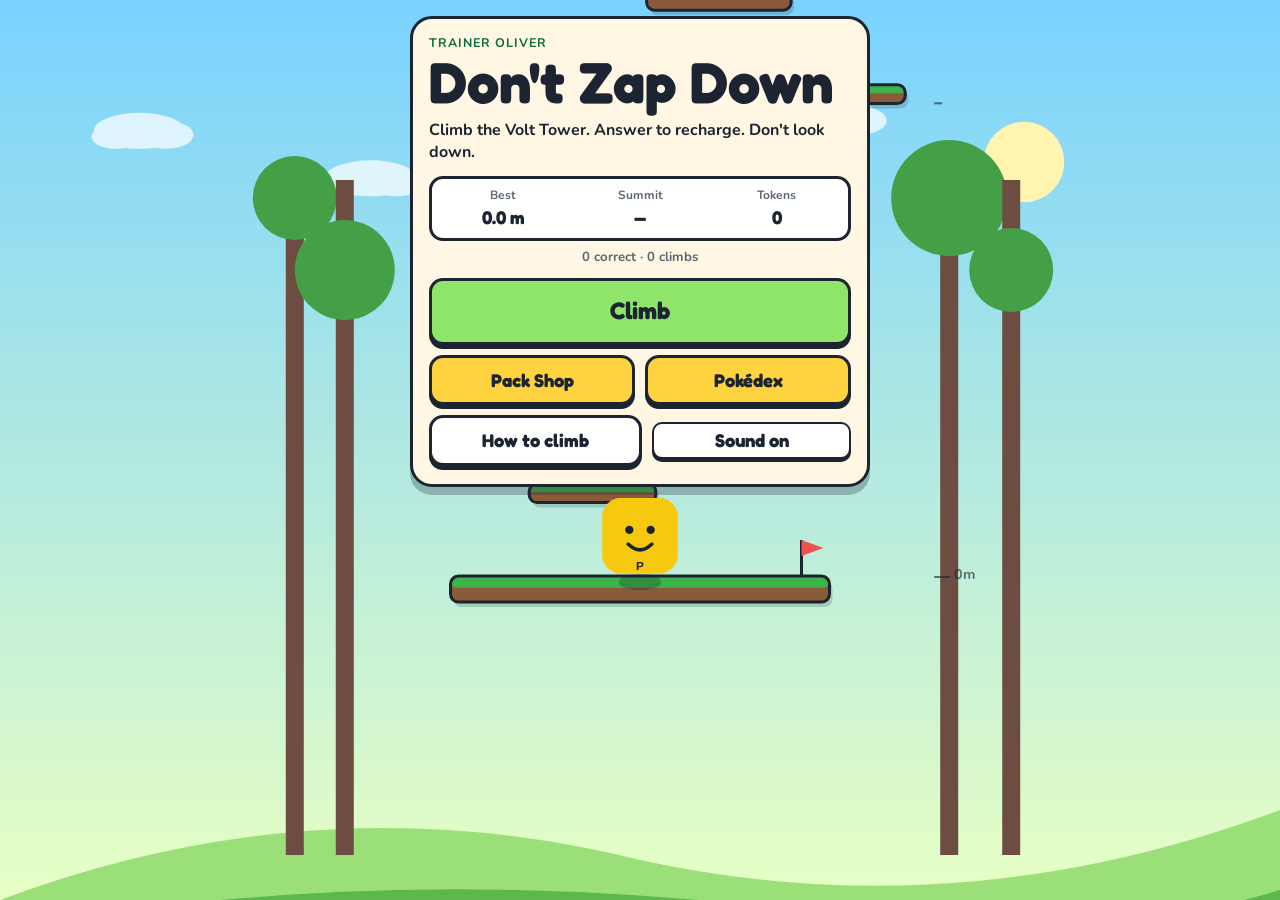
==== climb/index.html @ 6204ba7d "Publish Don't Zap Down at /climb/. Add the static Vite build under climb/ and a title-screen link fr" ====
<!doctype html>
<html lang="en">
  <head>
    <meta charset="UTF-8" />
    <meta name="viewport" content="width=device-width, initial-scale=1, viewport-fit=cover" />
    <meta name="description" content="Don't Zap Down — Oliver's Pokémon climbing game. Reach the Champion Summit and recharge with 5th-grade math." />
    <title>Don't Zap Down — Oliver's Volt Tower</title>
    <link rel="icon" href="./favicon.svg" type="image/svg+xml" />
    <script type="module" crossorigin src="./assets/index-MWLNjJvA.js"></script>
    <link rel="stylesheet" crossorigin href="./assets/index-Cha3PIuJ.css">
  </head>
  <body>
    <div id="app">
      <canvas id="world" width="480" height="800" aria-label="Volt Tower"></canvas>

      <header id="hud" hidden>
        <div id="hud-panel">
          <div class="hud-top">
            <div class="who">
              <img id="portrait" width="52" height="52" alt="" />
              <div>
                <div id="trainer">Oliver</div>
                <div id="equipped-name">Pikachu</div>
              </div>
            </div>
            <div class="alt-block">
              <div id="altitude">0.0 m</div>
              <div id="zone-chip">Pallet Meadow</div>
            </div>
            <div class="score-block">
              <div id="score">0</div>
              <div class="label">score</div>
              <div id="hud-tokens">0 tokens</div>
            </div>
          </div>
          <button id="energy" type="button" aria-label="Volt energy. Open the Question Terminal">
            <span class="energy-label">VOLT</span>
            <span class="energy-track"><span id="energy-fill"></span></span>
            <span id="energy-value">100</span>
          </button>
          <div class="hud-bottom">
            <div id="streak">Streak ×0</div>
            <div id="hint"></div>
            <div class="hud-actions">
              <button id="btn-mute" type="button" aria-pressed="false">Sound on</button>
              <button id="btn-pause" type="button">Pause</button>
            </div>
          </div>
        </div>
      </header>

      <div id="toasts" aria-live="polite"></div>

      <div id="touch">
        <div class="cluster left">
          <button type="button" id="touch-left" aria-label="Move left">◀</button>
          <button type="button" id="touch-right" aria-label="Move right">▶</button>
        </div>
        <div class="cluster right">
          <button type="button" id="touch-term" aria-label="Open question terminal">Volt</button>
          <button type="button" id="touch-jump" aria-label="Jump">Jump</button>
        </div>
      </div>

      <section id="screen-title" class="screen">
        <div class="title-card">
          <p class="eyebrow">Trainer Oliver</p>
          <h1>Don't Zap Down</h1>
          <p class="lede">Climb the Volt Tower. Answer to recharge. Don't look down.</p>
          <div class="stat-row">
            <div><span>Best</span><strong id="title-best">0.0 m</strong></div>
            <div><span>Summit</span><strong id="title-fast">—</strong></div>
            <div><span>Tokens</span><strong id="title-tokens">0</strong></div>
          </div>
          <p id="title-career" class="career">0 correct · 0 climbs</p>
          <div class="stack">
            <button id="btn-play" class="chunk xl" type="button">Climb</button>
            <div class="row">
              <button id="btn-shop" class="chunk" type="button">Pack Shop</button>
              <button id="btn-dex" class="chunk" type="button">Pokédex</button>
            </div>
            <div class="row">
              <button id="btn-help" class="chunk ghost" type="button">How to climb</button>
              <button id="btn-mute-title" class="chunk ghost" type="button" aria-pressed="false">Sound on</button>
            </div>
          </div>
        </div>
      </section>

      <section id="screen-help" class="screen dim" hidden>
        <div class="panel">
          <p class="eyebrow">Field guide</p>
          <h2>How Oliver climbs</h2>
          <ul class="guide">
            <li><kbd>←</kbd> <kbd>→</kbd> or <kbd>A</kbd> <kbd>D</kbd> move. <kbd>↑</kbd> <kbd>W</kbd> <kbd>Space</kbd> jumps. Press jump again in the air to double jump.</li>
            <li><kbd>E</kbd> or <kbd>Q</kbd>, or the VOLT bar, opens the Question Terminal. Keys <kbd>1</kbd>–<kbd>4</kbd> answer. A streak stores a bigger spark.</li>
            <li>Running and jumping spend VOLT. Bounce pads are free. Higher up, platforms slide.</li>
            <li>Fall off the bottom and you land back on the last ledge. The camera only climbs.</li>
            <li>Five zones: Pallet Meadow, Viridian Canopy, Cerulean Falls, Zapdos Spire, Champion Summit at 1,000 m.</li>
            <li>Tokens at the end of a climb buy packs. Equip any Pokémon you catch.</li>
          </ul>
          <button id="btn-back-help" class="chunk" type="button">Back</button>
        </div>
      </section>

      <section id="screen-shop" class="screen dim" hidden>
        <div class="panel wide">
          <div class="panel-head">
            <div>
              <p class="eyebrow">Lock packs</p>
              <h2>Pack Shop</h2>
            </div>
            <strong id="shop-tokens">0 tokens</strong>
          </div>
          <p class="lede">Locked packs open with tokens from climbs. Every pull joins Oliver's Pokédex.</p>
          <div id="pack-list"></div>
          <button id="btn-back-shop" class="chunk ghost" type="button">Back</button>
        </div>
      </section>

      <section id="screen-dex" class="screen dim" hidden>
        <div class="panel wide">
          <div class="panel-head">
            <div>
              <p class="eyebrow">Oliver's team</p>
              <h2>Pokédex</h2>
            </div>
            <strong id="dex-count">1 in the Pokédex</strong>
          </div>
          <p class="lede">Tap a Pokémon to equip them for the next climb. Pikachu starts on the team.</p>
          <div id="dex-grid"></div>
          <button id="btn-back-dex" class="chunk ghost" type="button">Back</button>
        </div>
      </section>

      <section id="screen-terminal" class="screen terminal" hidden>
        <div class="panel terminal-panel" role="dialog" aria-labelledby="terminal-title">
          <div class="panel-head">
            <div>
              <p class="eyebrow" id="terminal-tier">Pallet Meadow</p>
              <h2 id="terminal-title">Question Terminal</h2>
            </div>
            <button id="btn-close-terminal" class="chunk" type="button">Climb</button>
          </div>
          <p id="question-prompt">6 × 7</p>
          <div id="choices"></div>
          <p id="feedback" aria-live="polite"></p>
          <p id="gain-line" class="fine">Correct answer restores VOLT.</p>
        </div>
      </section>

      <section id="screen-pause" class="screen dim" hidden>
        <div class="panel">
          <p class="eyebrow">Hold on</p>
          <h2>Paused</h2>
          <p class="lede">Arrows or WASD to move. Up, W, or Space jumps — again in the air for a double jump. E or Q opens the Question Terminal.</p>
          <div class="stack">
            <button id="btn-resume" class="chunk xl" type="button">Keep climbing</button>
            <button id="btn-end-run" class="chunk" type="button">Bank tokens &amp; end climb</button>
          </div>
        </div>
      </section>

      <section id="screen-results" class="screen dim" hidden>
        <div class="panel">
          <p class="eyebrow">Run complete</p>
          <h2 id="results-title">Climb banked!</h2>
          <div class="stat-row">
            <div><span>Altitude</span><strong id="results-altitude">0 m</strong></div>
            <div><span>Score</span><strong id="results-score">0</strong></div>
            <div><span>Math</span><strong id="results-accuracy">—</strong></div>
          </div>
          <p id="results-earned" class="earned">+0 tokens</p>
          <p id="results-badges" class="badges"></p>
          <div class="stack">
            <button id="btn-climb-again" class="chunk xl" type="button">Climb again</button>
            <div class="row">
              <button id="btn-results-shop" class="chunk" type="button">Pack Shop</button>
              <button id="btn-results-title" class="chunk ghost" type="button">Title</button>
            </div>
          </div>
        </div>
      </section>

      <section id="screen-reveal" class="screen dim" hidden>
        <div class="panel wide">
          <p class="eyebrow">Pack open</p>
          <h2 id="reveal-title">Starter Pack</h2>
          <p class="lede">Tap a card or wait for the reveal.</p>
          <div id="reveal-cards"></div>
          <button id="btn-reveal-done" class="chunk" type="button">Back to the shop</button>
        </div>
      </section>
    </div>
  </body>
</html>
---- climb/assets/index-Cha3PIuJ.css ----
@font-face{font-family:Fredoka;font-style:normal;font-display:swap;font-weight:500;src:url(./fredoka-hebrew-500-normal-DdMTjgiE.woff2) format("woff2"),url(./fredoka-hebrew-500-normal-BtShCMVp.woff) format("woff");unicode-range:U+0307-0308,U+0590-05FF,U+200C-2010,U+20AA,U+25CC,U+FB1D-FB4F}@font-face{font-family:Fredoka;font-style:normal;font-display:swap;font-weight:500;src:url([data-uri]) format("woff2"),url([data-uri]) format("woff");unicode-range:U+0100-02BA,U+02BD-02C5,U+02C7-02CC,U+02CE-02D7,U+02DD-02FF,U+0304,U+0308,U+0329,U+1D00-1DBF,U+1E00-1E9F,U+1EF2-1EFF,U+2020,U+20A0-20AB,U+20AD-20C0,U+2113,U+2C60-2C7F,U+A720-A7FF}@font-face{font-family:Fredoka;font-style:normal;font-display:swap;font-weight:500;src:url(./fredoka-latin-500-normal-B0JifZgm.woff2) format("woff2"),url(./fredoka-latin-500-normal-BL692wg7.woff) format("woff");unicode-range:U+0000-00FF,U+0131,U+0152-0153,U+02BB-02BC,U+02C6,U+02DA,U+02DC,U+0304,U+0308,U+0329,U+2000-206F,U+20AC,U+2122,U+2191,U+2193,U+2212,U+2215,U+FEFF,U+FFFD}@font-face{font-family:Fredoka;font-style:normal;font-display:swap;font-weight:700;src:url(./fredoka-hebrew-700-normal-DBqnFHCe.woff2) format("woff2"),url(./fredoka-hebrew-700-normal-DiqR04Vd.woff) format("woff");unicode-range:U+0307-0308,U+0590-05FF,U+200C-2010,U+20AA,U+25CC,U+FB1D-FB4F}@font-face{font-family:Fredoka;font-style:normal;font-display:swap;font-weight:700;src:url([data-uri]) format("woff2"),url([data-uri]) format("woff");unicode-range:U+0100-02BA,U+02BD-02C5,U+02C7-02CC,U+02CE-02D7,U+02DD-02FF,U+0304,U+0308,U+0329,U+1D00-1DBF,U+1E00-1E9F,U+1EF2-1EFF,U+2020,U+20A0-20AB,U+20AD-20C0,U+2113,U+2C60-2C7F,U+A720-A7FF}@font-face{font-family:Fredoka;font-style:normal;font-display:swap;font-weight:700;src:url(./fredoka-latin-700-normal-BOIZVyIN.woff2) format("woff2"),url(./fredoka-latin-700-normal-C8FeHd3X.woff) format("woff");unicode-range:U+0000-00FF,U+0131,U+0152-0153,U+02BB-02BC,U+02C6,U+02DA,U+02DC,U+0304,U+0308,U+0329,U+2000-206F,U+20AC,U+2122,U+2191,U+2193,U+2212,U+2215,U+FEFF,U+FFFD}@font-face{font-family:Nunito;font-style:normal;font-display:swap;font-weight:700;src:url(./nunito-cyrillic-ext-700-normal-BuR0mlCG.woff2) format("woff2"),url(./nunito-cyrillic-ext-700-normal-DfoqN4Gs.woff) format("woff");unicode-range:U+0460-052F,U+1C80-1C8A,U+20B4,U+2DE0-2DFF,U+A640-A69F,U+FE2E-FE2F}@font-face{font-family:Nunito;font-style:normal;font-display:swap;font-weight:700;src:url(./nunito-cyrillic-700-normal-DP36NgGt.woff2) format("woff2"),url(./nunito-cyrillic-700-normal-DfHRUDv-.woff) format("woff");unicode-range:U+0301,U+0400-045F,U+0490-0491,U+04B0-04B1,U+2116}@font-face{font-family:Nunito;font-style:normal;font-display:swap;font-weight:700;src:url(./nunito-vietnamese-700-normal-Ch8EUCfz.woff2) format("woff2"),url(./nunito-vietnamese-700-normal-C9SQsXvj.woff) format("woff");unicode-range:U+0102-0103,U+0110-0111,U+0128-0129,U+0168-0169,U+01A0-01A1,U+01AF-01B0,U+0300-0301,U+0303-0304,U+0308-0309,U+0323,U+0329,U+1EA0-1EF9,U+20AB}@font-face{font-family:Nunito;font-style:normal;font-display:swap;font-weight:700;src:url(./nunito-latin-ext-700-normal-BWeMsAzO.woff2) format("woff2"),url(./nunito-latin-ext-700-normal-D4woHhbd.woff) format("woff");unicode-range:U+0100-02BA,U+02BD-02C5,U+02C7-02CC,U+02CE-02D7,U+02DD-02FF,U+0304,U+0308,U+0329,U+1D00-1DBF,U+1E00-1E9F,U+1EF2-1EFF,U+2020,U+20A0-20AB,U+20AD-20C0,U+2113,U+2C60-2C7F,U+A720-A7FF}@font-face{font-family:Nunito;font-style:normal;font-display:swap;font-weight:700;src:url(./nunito-latin-700-normal-Dort48En.woff2) format("woff2"),url(./nunito-latin-700-normal-OcDqTBcA.woff) format("woff");unicode-range:U+0000-00FF,U+0131,U+0152-0153,U+02BB-02BC,U+02C6,U+02DA,U+02DC,U+0304,U+0308,U+0329,U+2000-206F,U+20AC,U+2122,U+2191,U+2193,U+2212,U+2215,U+FEFF,U+FFFD}@font-face{font-family:Nunito;font-style:normal;font-display:swap;font-weight:800;src:url(./nunito-cyrillic-ext-800-normal-B-cvGohL.woff2) format("woff2"),url(./nunito-cyrillic-ext-800-normal-pjRatrRO.woff) format("woff");unicode-range:U+0460-052F,U+1C80-1C8A,U+20B4,U+2DE0-2DFF,U+A640-A69F,U+FE2E-FE2F}@font-face{font-family:Nunito;font-style:normal;font-display:swap;font-weight:800;src:url(./nunito-cyrillic-800-normal-D3igD7Kl.woff2) format("woff2"),url(./nunito-cyrillic-800-normal-DymMgApb.woff) format("woff");unicode-range:U+0301,U+0400-045F,U+0490-0491,U+04B0-04B1,U+2116}@font-face{font-family:Nunito;font-style:normal;font-display:swap;font-weight:800;src:url(./nunito-vietnamese-800-normal-D_CZYdm9.woff2) format("woff2"),url(./nunito-vietnamese-800-normal-Dz0hZPb5.woff) format("woff");unicode-range:U+0102-0103,U+0110-0111,U+0128-0129,U+0168-0169,U+01A0-01A1,U+01AF-01B0,U+0300-0301,U+0303-0304,U+0308-0309,U+0323,U+0329,U+1EA0-1EF9,U+20AB}@font-face{font-family:Nunito;font-style:normal;font-display:swap;font-weight:800;src:url(./nunito-latin-ext-800-normal-CtU8tJOV.woff2) format("woff2"),url(./nunito-latin-ext-800-normal-CDcxIxx8.woff) format("woff");unicode-range:U+0100-02BA,U+02BD-02C5,U+02C7-02CC,U+02CE-02D7,U+02DD-02FF,U+0304,U+0308,U+0329,U+1D00-1DBF,U+1E00-1E9F,U+1EF2-1EFF,U+2020,U+20A0-20AB,U+20AD-20C0,U+2113,U+2C60-2C7F,U+A720-A7FF}@font-face{font-family:Nunito;font-style:normal;font-display:swap;font-weight:800;src:url(./nunito-latin-800-normal-Dz8SOQK_.woff2) format("woff2"),url(./nunito-latin-800-normal-D-J0wlBY.woff) format("woff");unicode-range:U+0000-00FF,U+0131,U+0152-0153,U+02BB-02BC,U+02C6,U+02DA,U+02DC,U+0304,U+0308,U+0329,U+2000-206F,U+20AC,U+2122,U+2191,U+2193,U+2212,U+2215,U+FEFF,U+FFFD}:root{color:#1b2430;background:#79d2ff;font-family:Nunito,Verdana,Trebuchet MS,sans-serif;font-weight:700;line-height:1.35;--ink: #1b2430;--cream: #fff6e4;--paper: #fffaf0;--yellow: #ffd23f;--orange: #ff7a45;--green: #2f9e44}*{box-sizing:border-box}html,body,#app{margin:0;height:100%;overflow:hidden}body{background:#79d2ff;user-select:none;-webkit-user-select:none}button,kbd{font:inherit}button{cursor:pointer;color:var(--ink)}#world{position:fixed;inset:0;width:100%;height:100%;display:block;touch-action:none}[hidden]{display:none!important}#hud{position:fixed;top:0;left:0;right:0;z-index:6;padding:calc(10px + env(safe-area-inset-top)) 10px 0;pointer-events:none}#hud-panel{width:min(640px,100%);margin:0 auto;padding:8px 10px 10px;background:#fff6e4f0;border:3px solid var(--ink);border-radius:18px;box-shadow:0 5px #1b243040;pointer-events:auto}.hud-top{display:grid;grid-template-columns:minmax(120px,1fr) auto minmax(90px,1fr);gap:8px;align-items:center}.who{display:flex;gap:8px;align-items:center;min-width:0}.who img{width:48px;height:48px;object-fit:contain;background:#fff;border:2px solid var(--ink);border-radius:12px}#trainer{font-family:Fredoka,Trebuchet MS,Verdana,sans-serif;font-size:.95rem}#equipped-name{font-size:.82rem;white-space:nowrap;overflow:hidden;text-overflow:ellipsis;max-width:120px}.alt-block{text-align:center}#altitude{font-family:Fredoka,Trebuchet MS,Verdana,sans-serif;font-size:clamp(1.5rem,4vw,2.1rem);line-height:1}#zone-chip{display:inline-block;margin-top:3px;padding:1px 8px;border-radius:999px;background:#e7f8d4;border:2px solid var(--ink);font-size:.75rem}.score-block{text-align:right}#score{font-family:Fredoka,Trebuchet MS,Verdana,sans-serif;font-size:1.35rem;line-height:1}.label,.fine,.odds,.career{color:#5c6776;font-size:.82rem}#hud-tokens{font-size:.82rem}#energy{width:100%;margin-top:8px;display:grid;grid-template-columns:auto 1fr auto;gap:8px;align-items:center;background:var(--ink);color:var(--cream);border:3px solid var(--ink);border-radius:999px;padding:6px 10px}.energy-label{font-family:Fredoka,Trebuchet MS,sans-serif;letter-spacing:.06em}.energy-track{height:14px;background:#3a4556;border-radius:999px;overflow:hidden}#energy-fill{display:block;height:100%;width:0;background:linear-gradient(90deg,#ffe566,#ffb703)}#energy.low #energy-fill{background:#ff5d5d;animation:pulse .7s ease-in-out infinite}#energy-value{min-width:2ch;text-align:right}.hud-bottom{display:flex;gap:8px;align-items:center;margin-top:6px}#streak{font-size:.85rem}#hint{flex:1;text-align:center;font-size:.78rem;color:#3d4a5c}.hud-actions{display:flex;gap:6px}.hud-actions button,#btn-mute-title{background:#fff;border:2px solid var(--ink);border-radius:10px;padding:4px 8px;box-shadow:0 3px 0 var(--ink)}#toasts{position:fixed;left:50%;top:178px;transform:translate(-50%);z-index:4;display:grid;gap:6px;width:min(420px,calc(100% - 24px));pointer-events:none}body:not([data-overlay=none]) #toasts{display:none}.toast{background:var(--yellow);border:3px solid var(--ink);border-radius:12px;padding:8px 12px;text-align:center;box-shadow:0 4px 0 var(--ink)}#touch{display:none;position:fixed;left:0;right:0;bottom:0;z-index:8;justify-content:space-between;padding:0 12px calc(14px + env(safe-area-inset-bottom));pointer-events:none}.cluster{display:flex;gap:10px;pointer-events:auto}#touch button{width:76px;height:76px;border-radius:20px;border:3px solid var(--ink);background:#fff6e4f0;box-shadow:0 5px 0 var(--ink);font-family:Fredoka,Trebuchet MS,sans-serif;font-size:1.2rem}#touch-jump{background:var(--yellow);width:96px}@media(hover:none)and (pointer:coarse){body[data-playing="1"] #touch{display:flex}}.screen{position:fixed;inset:0;z-index:5;display:grid;align-items:start;justify-items:center;padding:calc(16px + env(safe-area-inset-top)) 12px 24px;overflow:auto;pointer-events:none}.screen.dim{background:#121c2861;align-items:center}.screen.terminal{background:#121c2833;padding-top:172px}.title-card,.panel{pointer-events:auto}.title-card,.panel{width:min(460px,100%);background:var(--cream);border:3px solid var(--ink);border-radius:22px;box-shadow:0 8px #1b243047;padding:16px 16px 18px}.panel.wide{width:min(760px,100%)}.panel-head,.row,.stat-row{display:flex;gap:10px;align-items:center;justify-content:space-between}.stack{display:grid;gap:10px}.row>*{flex:1}.eyebrow{margin:0;text-transform:uppercase;letter-spacing:.08em;font-size:.78rem;color:#0b6b3a}h1,h2,h3{font-family:Fredoka,Trebuchet MS,Verdana,sans-serif;margin:0;line-height:1.05}h1{font-size:clamp(2.4rem,8vw,3.6rem)}h2{font-size:1.8rem}.lede{margin:8px 0 12px}.stat-row{background:#fff;border:3px solid var(--ink);border-radius:14px;padding:8px;margin:8px 0}.stat-row div{display:grid;gap:2px;text-align:center;flex:1}.stat-row span{font-size:.75rem;color:#5c6776}.stat-row strong{font-family:Fredoka,Trebuchet MS,sans-serif;font-size:1.15rem}.career{margin:0 0 12px;text-align:center}.chunk{background:var(--yellow);border:3px solid var(--ink);border-radius:14px;box-shadow:0 4px 0 var(--ink);padding:10px 14px;font-family:Fredoka,Trebuchet MS,Verdana,sans-serif;font-size:1.15rem}.chunk.xl{font-size:1.5rem;padding:14px 16px;background:#8ee56a}.chunk.ghost{background:#fff}.chunk:active{transform:translateY(2px);box-shadow:0 2px 0 var(--ink)}.chunk:focus-visible,.choice:focus-visible,.mon-tile:focus-visible,#energy:focus-visible{outline:3px solid #1d6fe0;outline-offset:2px}.guide{margin:8px 0 14px;padding-left:1.1rem;display:grid;gap:8px}kbd{display:inline-grid;place-items:center;min-width:1.5em;padding:0 .3em;border-radius:6px;border:2px solid var(--ink);background:#fff;font-family:Fredoka,Verdana,sans-serif}#question-prompt{margin:6px 0 10px;font-family:Fredoka,Trebuchet MS,sans-serif;font-size:clamp(2rem,7vw,3rem);text-align:center}#choices{display:grid;gap:8px}.choice{display:flex;align-items:center;gap:12px;width:100%;min-height:64px;text-align:left;background:#fff;border:3px solid var(--ink);border-radius:14px;box-shadow:0 4px 0 var(--ink);padding:8px 12px;font-family:Fredoka,Trebuchet MS,sans-serif;font-size:1.6rem}.choice.is-right{background:#b9f2c4}.choice.is-wrong{background:#ffc7ba}.choice:disabled{cursor:default}#feedback{min-height:1.4em;text-align:center;font-size:1.05rem;margin:8px 0 0}#feedback.good{color:#0b6b3a}#feedback.bad{color:#b42318}#gain-line{text-align:center}#pack-list{display:grid;gap:12px;margin:10px 0 14px}.pack{display:grid;grid-template-columns:1fr auto;grid-template-areas:"copy previews" "copy buy";gap:6px 12px;padding:12px;border:3px solid var(--ink);border-radius:16px;background:var(--paper);border-top:8px solid var(--accent, var(--yellow));position:relative}.pack h3{margin-bottom:4px}.pack p{margin:0}.pack .previews{grid-area:previews;display:flex}.pack .previews img{width:48px;height:48px;object-fit:contain;margin-left:-8px;background:#fff;border:2px solid var(--ink);border-radius:12px}.pack .previews img:first-child{margin-left:0}.pack .buy{grid-area:buy}.pack .copy{grid-area:copy}.ribbon{display:inline-block;font-size:.72rem;letter-spacing:.06em;text-transform:uppercase;border:2px solid var(--ink);border-radius:999px;padding:0 6px;background:#ece7dc}.is-unlocked .ribbon{background:#c8f5a4}.odds{margin-top:4px!important}#dex-grid{display:grid;grid-template-columns:repeat(auto-fill,minmax(112px,1fr));gap:10px;margin:8px 0 14px}.mon-tile{display:grid;justify-items:center;gap:2px;padding:8px 6px;background:#fff;border:3px solid var(--ink);border-radius:14px}.mon-tile img{width:84px;height:84px;object-fit:contain}.mon-tile strong{font-size:.92rem}.mon-tile span,.mon-tile em{font-size:.75rem;font-style:normal;color:#5c6776}.mon-tile.is-equipped{background:#fff3bf;box-shadow:inset 0 0 0 3px var(--yellow)}.mon-tile.is-shiny{box-shadow:0 0 0 3px #fff,0 0 0 6px #f6c90e}#reveal-cards{display:flex;flex-wrap:wrap;justify-content:center;gap:14px;margin:12px 0 18px}.flip-card{width:160px;height:236px;perspective:900px;cursor:pointer}.flip-inner{position:relative;width:100%;height:100%;transform-style:preserve-3d;transition:transform .55s cubic-bezier(.2,.7,.2,1)}.flip-card.flipped .flip-inner{transform:rotateY(180deg)}.face{position:absolute;inset:0;backface-visibility:hidden;border-radius:18px;border:3px solid var(--ink);overflow:hidden}.face.back{background:radial-gradient(circle at 50% 46%,#fff 0 12px,#1b2430 13px 16px,#fff 17px 22px,#e23d3d 23px 46%,#1b2430 47% 51%,#f4f1ea 52%)}.face.front{transform:rotateY(180deg);background:var(--paper);display:flex;flex-direction:column;align-items:center;padding:8px;gap:2px}.face.front img{width:104px;height:104px;object-fit:contain}.rarity{font-size:.72rem;letter-spacing:.05em;text-transform:uppercase;border-radius:999px;padding:1px 6px;border:2px solid var(--ink);background:#eceff1}.rarity-uncommon .rarity{background:#c8f5a4}.rarity-rare .rarity{background:#bbdefb}.rarity-ultra .rarity{background:#ffe082}.is-shiny .face.front{animation:shine 1.1s linear infinite}.face.front .chunk{margin-top:4px;padding:6px 10px;font-size:1rem}.earned{text-align:center;font-family:Fredoka,Trebuchet MS,sans-serif;font-size:1.8rem;margin:8px 0 0;color:#0b6b3a}.badges{text-align:center;min-height:1.2em;color:#8a4b08}@media(max-width:640px){.hud-top{grid-template-columns:auto 1fr auto}#hud-tokens,#hint{display:none}.pack{grid-template-columns:1fr;grid-template-areas:"copy" "previews" "buy"}.choice{font-size:1.3rem;min-height:56px}.screen.terminal{padding-top:132px}#toasts{top:128px}}@media(prefers-reduced-motion:reduce){#energy.low #energy-fill,.is-shiny .face.front,.flip-inner{animation:none;transition:none}}@keyframes pulse{50%{filter:brightness(1.3)}}@keyframes shine{50%{box-shadow:inset 0 0 0 3px #fff6a8}}
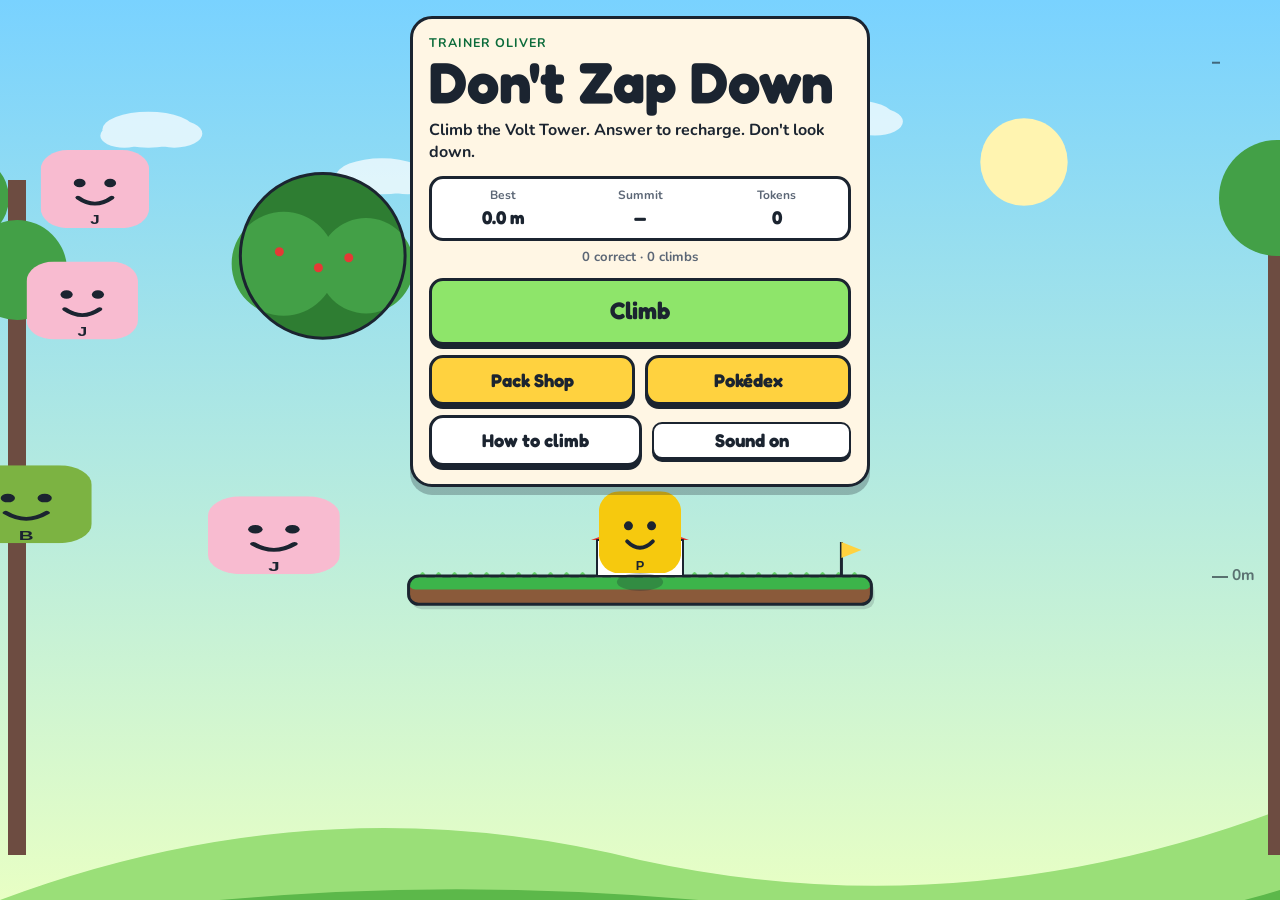
==== commit 2caef1b3: "Redeploy Don't Zap Down with the new climb/ build. Replace the static assets so the page loads the u" ====
--- a/climb/index.html
+++ b/climb/index.html
@@ -6,8 +6,8 @@
     <meta name="description" content="Don't Zap Down — Oliver's Pokémon climbing game. Reach the Champion Summit and recharge with 5th-grade math." />
     <title>Don't Zap Down — Oliver's Volt Tower</title>
     <link rel="icon" href="./favicon.svg" type="image/svg+xml" />
-    <script type="module" crossorigin src="./assets/index-MWLNjJvA.js"></script>
-    <link rel="stylesheet" crossorigin href="./assets/index-Cha3PIuJ.css">
+    <script type="module" crossorigin src="./assets/index-_tHi2qsT.js"></script>
+    <link rel="stylesheet" crossorigin href="./assets/index-CqDYVV6T.css">
   </head>
   <body>
     <div id="app">
@@ -40,6 +40,7 @@
           </button>
           <div class="hud-bottom">
             <div id="streak">Streak ×0</div>
+            <div id="checkpoint">CP 1/10 · 0 m</div>
             <div id="hint"></div>
             <div class="hud-actions">
               <button id="btn-mute" type="button" aria-pressed="false">Sound on</button>
@@ -92,7 +93,8 @@
           <p class="eyebrow">Field guide</p>
           <h2>How Oliver climbs</h2>
           <ul class="guide">
-            <li><kbd>←</kbd> <kbd>→</kbd> or <kbd>A</kbd> <kbd>D</kbd> move. <kbd>↑</kbd> <kbd>W</kbd> <kbd>Space</kbd> jumps. Press jump again in the air to double jump.</li>
+            <li><kbd>←</kbd> <kbd>→</kbd> or <kbd>A</kbd> <kbd>D</kbd> move. <kbd>↑</kbd> <kbd>W</kbd> <kbd>Space</kbd> jumps. Press jump again in the air — a gold ring means the double jump caught.</li>
+            <li>The path zigzags. Some gaps need that second jump. Pokémon Centers and flags are checkpoints: touch one, and a fall or an empty VOLT bar sends you back there, not to the bottom.</li>
             <li><kbd>E</kbd> or <kbd>Q</kbd>, or the VOLT bar, opens the Question Terminal. Keys <kbd>1</kbd>–<kbd>4</kbd> answer. A streak stores a bigger spark.</li>
             <li>Running and jumping spend VOLT. Bounce pads are free. Higher up, platforms slide.</li>
             <li>Fall off the bottom and you land back on the last ledge. The camera only climbs.</li>
--- a/climb/assets/index-CqDYVV6T.css
+++ b/climb/assets/index-CqDYVV6T.css
@@ -0,0 +1 @@
+@font-face{font-family:Fredoka;font-style:normal;font-display:swap;font-weight:500;src:url(./fredoka-hebrew-500-normal-DdMTjgiE.woff2) format("woff2"),url(./fredoka-hebrew-500-normal-BtShCMVp.woff) format("woff");unicode-range:U+0307-0308,U+0590-05FF,U+200C-2010,U+20AA,U+25CC,U+FB1D-FB4F}@font-face{font-family:Fredoka;font-style:normal;font-display:swap;font-weight:500;src:url([data-uri]) format("woff2"),url([data-uri]) format("woff");unicode-range:U+0100-02BA,U+02BD-02C5,U+02C7-02CC,U+02CE-02D7,U+02DD-02FF,U+0304,U+0308,U+0329,U+1D00-1DBF,U+1E00-1E9F,U+1EF2-1EFF,U+2020,U+20A0-20AB,U+20AD-20C0,U+2113,U+2C60-2C7F,U+A720-A7FF}@font-face{font-family:Fredoka;font-style:normal;font-display:swap;font-weight:500;src:url(./fredoka-latin-500-normal-B0JifZgm.woff2) format("woff2"),url(./fredoka-latin-500-normal-BL692wg7.woff) format("woff");unicode-range:U+0000-00FF,U+0131,U+0152-0153,U+02BB-02BC,U+02C6,U+02DA,U+02DC,U+0304,U+0308,U+0329,U+2000-206F,U+20AC,U+2122,U+2191,U+2193,U+2212,U+2215,U+FEFF,U+FFFD}@font-face{font-family:Fredoka;font-style:normal;font-display:swap;font-weight:700;src:url(./fredoka-hebrew-700-normal-DBqnFHCe.woff2) format("woff2"),url(./fredoka-hebrew-700-normal-DiqR04Vd.woff) format("woff");unicode-range:U+0307-0308,U+0590-05FF,U+200C-2010,U+20AA,U+25CC,U+FB1D-FB4F}@font-face{font-family:Fredoka;font-style:normal;font-display:swap;font-weight:700;src:url([data-uri]) format("woff2"),url([data-uri]) format("woff");unicode-range:U+0100-02BA,U+02BD-02C5,U+02C7-02CC,U+02CE-02D7,U+02DD-02FF,U+0304,U+0308,U+0329,U+1D00-1DBF,U+1E00-1E9F,U+1EF2-1EFF,U+2020,U+20A0-20AB,U+20AD-20C0,U+2113,U+2C60-2C7F,U+A720-A7FF}@font-face{font-family:Fredoka;font-style:normal;font-display:swap;font-weight:700;src:url(./fredoka-latin-700-normal-BOIZVyIN.woff2) format("woff2"),url(./fredoka-latin-700-normal-C8FeHd3X.woff) format("woff");unicode-range:U+0000-00FF,U+0131,U+0152-0153,U+02BB-02BC,U+02C6,U+02DA,U+02DC,U+0304,U+0308,U+0329,U+2000-206F,U+20AC,U+2122,U+2191,U+2193,U+2212,U+2215,U+FEFF,U+FFFD}@font-face{font-family:Nunito;font-style:normal;font-display:swap;font-weight:700;src:url(./nunito-cyrillic-ext-700-normal-BuR0mlCG.woff2) format("woff2"),url(./nunito-cyrillic-ext-700-normal-DfoqN4Gs.woff) format("woff");unicode-range:U+0460-052F,U+1C80-1C8A,U+20B4,U+2DE0-2DFF,U+A640-A69F,U+FE2E-FE2F}@font-face{font-family:Nunito;font-style:normal;font-display:swap;font-weight:700;src:url(./nunito-cyrillic-700-normal-DP36NgGt.woff2) format("woff2"),url(./nunito-cyrillic-700-normal-DfHRUDv-.woff) format("woff");unicode-range:U+0301,U+0400-045F,U+0490-0491,U+04B0-04B1,U+2116}@font-face{font-family:Nunito;font-style:normal;font-display:swap;font-weight:700;src:url(./nunito-vietnamese-700-normal-Ch8EUCfz.woff2) format("woff2"),url(./nunito-vietnamese-700-normal-C9SQsXvj.woff) format("woff");unicode-range:U+0102-0103,U+0110-0111,U+0128-0129,U+0168-0169,U+01A0-01A1,U+01AF-01B0,U+0300-0301,U+0303-0304,U+0308-0309,U+0323,U+0329,U+1EA0-1EF9,U+20AB}@font-face{font-family:Nunito;font-style:normal;font-display:swap;font-weight:700;src:url(./nunito-latin-ext-700-normal-BWeMsAzO.woff2) format("woff2"),url(./nunito-latin-ext-700-normal-D4woHhbd.woff) format("woff");unicode-range:U+0100-02BA,U+02BD-02C5,U+02C7-02CC,U+02CE-02D7,U+02DD-02FF,U+0304,U+0308,U+0329,U+1D00-1DBF,U+1E00-1E9F,U+1EF2-1EFF,U+2020,U+20A0-20AB,U+20AD-20C0,U+2113,U+2C60-2C7F,U+A720-A7FF}@font-face{font-family:Nunito;font-style:normal;font-display:swap;font-weight:700;src:url(./nunito-latin-700-normal-Dort48En.woff2) format("woff2"),url(./nunito-latin-700-normal-OcDqTBcA.woff) format("woff");unicode-range:U+0000-00FF,U+0131,U+0152-0153,U+02BB-02BC,U+02C6,U+02DA,U+02DC,U+0304,U+0308,U+0329,U+2000-206F,U+20AC,U+2122,U+2191,U+2193,U+2212,U+2215,U+FEFF,U+FFFD}@font-face{font-family:Nunito;font-style:normal;font-display:swap;font-weight:800;src:url(./nunito-cyrillic-ext-800-normal-B-cvGohL.woff2) format("woff2"),url(./nunito-cyrillic-ext-800-normal-pjRatrRO.woff) format("woff");unicode-range:U+0460-052F,U+1C80-1C8A,U+20B4,U+2DE0-2DFF,U+A640-A69F,U+FE2E-FE2F}@font-face{font-family:Nunito;font-style:normal;font-display:swap;font-weight:800;src:url(./nunito-cyrillic-800-normal-D3igD7Kl.woff2) format("woff2"),url(./nunito-cyrillic-800-normal-DymMgApb.woff) format("woff");unicode-range:U+0301,U+0400-045F,U+0490-0491,U+04B0-04B1,U+2116}@font-face{font-family:Nunito;font-style:normal;font-display:swap;font-weight:800;src:url(./nunito-vietnamese-800-normal-D_CZYdm9.woff2) format("woff2"),url(./nunito-vietnamese-800-normal-Dz0hZPb5.woff) format("woff");unicode-range:U+0102-0103,U+0110-0111,U+0128-0129,U+0168-0169,U+01A0-01A1,U+01AF-01B0,U+0300-0301,U+0303-0304,U+0308-0309,U+0323,U+0329,U+1EA0-1EF9,U+20AB}@font-face{font-family:Nunito;font-style:normal;font-display:swap;font-weight:800;src:url(./nunito-latin-ext-800-normal-CtU8tJOV.woff2) format("woff2"),url(./nunito-latin-ext-800-normal-CDcxIxx8.woff) format("woff");unicode-range:U+0100-02BA,U+02BD-02C5,U+02C7-02CC,U+02CE-02D7,U+02DD-02FF,U+0304,U+0308,U+0329,U+1D00-1DBF,U+1E00-1E9F,U+1EF2-1EFF,U+2020,U+20A0-20AB,U+20AD-20C0,U+2113,U+2C60-2C7F,U+A720-A7FF}@font-face{font-family:Nunito;font-style:normal;font-display:swap;font-weight:800;src:url(./nunito-latin-800-normal-Dz8SOQK_.woff2) format("woff2"),url(./nunito-latin-800-normal-D-J0wlBY.woff) format("woff");unicode-range:U+0000-00FF,U+0131,U+0152-0153,U+02BB-02BC,U+02C6,U+02DA,U+02DC,U+0304,U+0308,U+0329,U+2000-206F,U+20AC,U+2122,U+2191,U+2193,U+2212,U+2215,U+FEFF,U+FFFD}:root{color:#1b2430;background:#79d2ff;font-family:Nunito,Verdana,Trebuchet MS,sans-serif;font-weight:700;line-height:1.35;--ink: #1b2430;--cream: #fff6e4;--paper: #fffaf0;--yellow: #ffd23f;--orange: #ff7a45;--green: #2f9e44}*{box-sizing:border-box}html,body,#app{margin:0;height:100%;overflow:hidden}body{background:#79d2ff;user-select:none;-webkit-user-select:none}button,kbd{font:inherit}button{cursor:pointer;color:var(--ink)}#world{position:fixed;inset:0;width:100%;height:100%;display:block;touch-action:none}[hidden]{display:none!important}#hud{position:fixed;top:0;left:0;right:0;z-index:6;padding:calc(10px + env(safe-area-inset-top)) 10px 0;pointer-events:none}#hud-panel{width:min(640px,100%);margin:0 auto;padding:8px 10px 10px;background:#fff6e4f0;border:3px solid var(--ink);border-radius:18px;box-shadow:0 5px #1b243040;pointer-events:auto}.hud-top{display:grid;grid-template-columns:minmax(120px,1fr) auto minmax(90px,1fr);gap:8px;align-items:center}.who{display:flex;gap:8px;align-items:center;min-width:0}.who img{width:48px;height:48px;object-fit:contain;background:#fff;border:2px solid var(--ink);border-radius:12px}#trainer{font-family:Fredoka,Trebuchet MS,Verdana,sans-serif;font-size:.95rem}#equipped-name{font-size:.82rem;white-space:nowrap;overflow:hidden;text-overflow:ellipsis;max-width:120px}.alt-block{text-align:center}#altitude{font-family:Fredoka,Trebuchet MS,Verdana,sans-serif;font-size:clamp(1.5rem,4vw,2.1rem);line-height:1}#zone-chip{display:inline-block;margin-top:3px;padding:1px 8px;border-radius:999px;background:#e7f8d4;border:2px solid var(--ink);font-size:.75rem}.score-block{text-align:right}#score{font-family:Fredoka,Trebuchet MS,Verdana,sans-serif;font-size:1.35rem;line-height:1}.label,.fine,.odds,.career{color:#5c6776;font-size:.82rem}#hud-tokens{font-size:.82rem}#energy{width:100%;margin-top:8px;display:grid;grid-template-columns:auto 1fr auto;gap:8px;align-items:center;background:var(--ink);color:var(--cream);border:3px solid var(--ink);border-radius:999px;padding:6px 10px}.energy-label{font-family:Fredoka,Trebuchet MS,sans-serif;letter-spacing:.06em}.energy-track{height:14px;background:#3a4556;border-radius:999px;overflow:hidden}#energy-fill{display:block;height:100%;width:0;background:linear-gradient(90deg,#ffe566,#ffb703)}#energy.low #energy-fill{background:#ff5d5d;animation:pulse .7s ease-in-out infinite}#energy-value{min-width:2ch;text-align:right}.hud-bottom{display:flex;gap:8px;align-items:center;margin-top:6px}#streak,#checkpoint{font-size:.85rem}#checkpoint{padding:2px 8px;border-radius:999px;background:#fff3c4;border:2px solid var(--ink)}#hint{flex:1;text-align:center;font-size:.78rem;color:#3d4a5c}.hud-actions{display:flex;gap:6px}.hud-actions button,#btn-mute-title{background:#fff;border:2px solid var(--ink);border-radius:10px;padding:4px 8px;box-shadow:0 3px 0 var(--ink)}#toasts{position:fixed;left:50%;top:178px;transform:translate(-50%);z-index:4;display:grid;gap:6px;width:min(420px,calc(100% - 24px));pointer-events:none}body:not([data-overlay=none]) #toasts{display:none}.toast{background:var(--yellow);border:3px solid var(--ink);border-radius:12px;padding:8px 12px;text-align:center;box-shadow:0 4px 0 var(--ink)}#touch{display:none;position:fixed;left:0;right:0;bottom:0;z-index:8;justify-content:space-between;padding:0 12px calc(14px + env(safe-area-inset-bottom));pointer-events:none}.cluster{display:flex;gap:10px;pointer-events:auto}#touch button{width:76px;height:76px;border-radius:20px;border:3px solid var(--ink);background:#fff6e4f0;box-shadow:0 5px 0 var(--ink);font-family:Fredoka,Trebuchet MS,sans-serif;font-size:1.2rem}#touch-jump{background:var(--yellow);width:96px}@media(hover:none)and (pointer:coarse){body[data-playing="1"] #touch{display:flex}}.screen{position:fixed;inset:0;z-index:5;display:grid;align-items:start;justify-items:center;padding:calc(16px + env(safe-area-inset-top)) 12px 24px;overflow:auto;pointer-events:none}.screen.dim{background:#121c2861;align-items:center}.screen.terminal{background:#121c2833;padding-top:172px}.title-card,.panel{pointer-events:auto}.title-card,.panel{width:min(460px,100%);background:var(--cream);border:3px solid var(--ink);border-radius:22px;box-shadow:0 8px #1b243047;padding:16px 16px 18px}.panel.wide{width:min(760px,100%)}.panel-head,.row,.stat-row{display:flex;gap:10px;align-items:center;justify-content:space-between}.stack{display:grid;gap:10px}.row>*{flex:1}.eyebrow{margin:0;text-transform:uppercase;letter-spacing:.08em;font-size:.78rem;color:#0b6b3a}h1,h2,h3{font-family:Fredoka,Trebuchet MS,Verdana,sans-serif;margin:0;line-height:1.05}h1{font-size:clamp(2.4rem,8vw,3.6rem)}h2{font-size:1.8rem}.lede{margin:8px 0 12px}.stat-row{background:#fff;border:3px solid var(--ink);border-radius:14px;padding:8px;margin:8px 0}.stat-row div{display:grid;gap:2px;text-align:center;flex:1}.stat-row span{font-size:.75rem;color:#5c6776}.stat-row strong{font-family:Fredoka,Trebuchet MS,sans-serif;font-size:1.15rem}.career{margin:0 0 12px;text-align:center}.chunk{background:var(--yellow);border:3px solid var(--ink);border-radius:14px;box-shadow:0 4px 0 var(--ink);padding:10px 14px;font-family:Fredoka,Trebuchet MS,Verdana,sans-serif;font-size:1.15rem}.chunk.xl{font-size:1.5rem;padding:14px 16px;background:#8ee56a}.chunk.ghost{background:#fff}.chunk:active{transform:translateY(2px);box-shadow:0 2px 0 var(--ink)}.chunk:focus-visible,.choice:focus-visible,.mon-tile:focus-visible,#energy:focus-visible{outline:3px solid #1d6fe0;outline-offset:2px}.guide{margin:8px 0 14px;padding-left:1.1rem;display:grid;gap:8px}kbd{display:inline-grid;place-items:center;min-width:1.5em;padding:0 .3em;border-radius:6px;border:2px solid var(--ink);background:#fff;font-family:Fredoka,Verdana,sans-serif}#question-prompt{margin:6px 0 10px;font-family:Fredoka,Trebuchet MS,sans-serif;font-size:clamp(2rem,7vw,3rem);text-align:center}#choices{display:grid;gap:8px}.choice{display:flex;align-items:center;gap:12px;width:100%;min-height:64px;text-align:left;background:#fff;border:3px solid var(--ink);border-radius:14px;box-shadow:0 4px 0 var(--ink);padding:8px 12px;font-family:Fredoka,Trebuchet MS,sans-serif;font-size:1.6rem}.choice.is-right{background:#b9f2c4}.choice.is-wrong{background:#ffc7ba}.choice:disabled{cursor:default}#feedback{min-height:1.4em;text-align:center;font-size:1.05rem;margin:8px 0 0}#feedback.good{color:#0b6b3a}#feedback.bad{color:#b42318}#gain-line{text-align:center}#pack-list{display:grid;gap:12px;margin:10px 0 14px}.pack{display:grid;grid-template-columns:1fr auto;grid-template-areas:"copy previews" "copy buy";gap:6px 12px;padding:12px;border:3px solid var(--ink);border-radius:16px;background:var(--paper);border-top:8px solid var(--accent, var(--yellow));position:relative}.pack h3{margin-bottom:4px}.pack p{margin:0}.pack .previews{grid-area:previews;display:flex}.pack .previews img{width:48px;height:48px;object-fit:contain;margin-left:-8px;background:#fff;border:2px solid var(--ink);border-radius:12px}.pack .previews img:first-child{margin-left:0}.pack .buy{grid-area:buy}.pack .copy{grid-area:copy}.ribbon{display:inline-block;font-size:.72rem;letter-spacing:.06em;text-transform:uppercase;border:2px solid var(--ink);border-radius:999px;padding:0 6px;background:#ece7dc}.is-unlocked .ribbon{background:#c8f5a4}.odds{margin-top:4px!important}#dex-grid{display:grid;grid-template-columns:repeat(auto-fill,minmax(112px,1fr));gap:10px;margin:8px 0 14px}.mon-tile{display:grid;justify-items:center;gap:2px;padding:8px 6px;background:#fff;border:3px solid var(--ink);border-radius:14px}.mon-tile img{width:84px;height:84px;object-fit:contain}.mon-tile strong{font-size:.92rem}.mon-tile span,.mon-tile em{font-size:.75rem;font-style:normal;color:#5c6776}.mon-tile.is-equipped{background:#fff3bf;box-shadow:inset 0 0 0 3px var(--yellow)}.mon-tile.is-shiny{box-shadow:0 0 0 3px #fff,0 0 0 6px #f6c90e}#reveal-cards{display:flex;flex-wrap:wrap;justify-content:center;gap:14px;margin:12px 0 18px}.flip-card{width:160px;height:236px;perspective:900px;cursor:pointer}.flip-inner{position:relative;width:100%;height:100%;transform-style:preserve-3d;transition:transform .55s cubic-bezier(.2,.7,.2,1)}.flip-card.flipped .flip-inner{transform:rotateY(180deg)}.face{position:absolute;inset:0;backface-visibility:hidden;border-radius:18px;border:3px solid var(--ink);overflow:hidden}.face.back{background:radial-gradient(circle at 50% 46%,#fff 0 12px,#1b2430 13px 16px,#fff 17px 22px,#e23d3d 23px 46%,#1b2430 47% 51%,#f4f1ea 52%)}.face.front{transform:rotateY(180deg);background:var(--paper);display:flex;flex-direction:column;align-items:center;padding:8px;gap:2px}.face.front img{width:104px;height:104px;object-fit:contain}.rarity{font-size:.72rem;letter-spacing:.05em;text-transform:uppercase;border-radius:999px;padding:1px 6px;border:2px solid var(--ink);background:#eceff1}.rarity-uncommon .rarity{background:#c8f5a4}.rarity-rare .rarity{background:#bbdefb}.rarity-ultra .rarity{background:#ffe082}.is-shiny .face.front{animation:shine 1.1s linear infinite}.face.front .chunk{margin-top:4px;padding:6px 10px;font-size:1rem}.earned{text-align:center;font-family:Fredoka,Trebuchet MS,sans-serif;font-size:1.8rem;margin:8px 0 0;color:#0b6b3a}.badges{text-align:center;min-height:1.2em;color:#8a4b08}@media(max-width:640px){.hud-top{grid-template-columns:auto 1fr auto}#hud-tokens,#hint{display:none}.pack{grid-template-columns:1fr;grid-template-areas:"copy" "previews" "buy"}.choice{font-size:1.3rem;min-height:56px}.screen.terminal{padding-top:132px}#toasts{top:128px}}@media(prefers-reduced-motion:reduce){#energy.low #energy-fill,.is-shiny .face.front,.flip-inner{animation:none;transition:none}}@keyframes pulse{50%{filter:brightness(1.3)}}@keyframes shine{50%{box-shadow:inset 0 0 0 3px #fff6a8}}
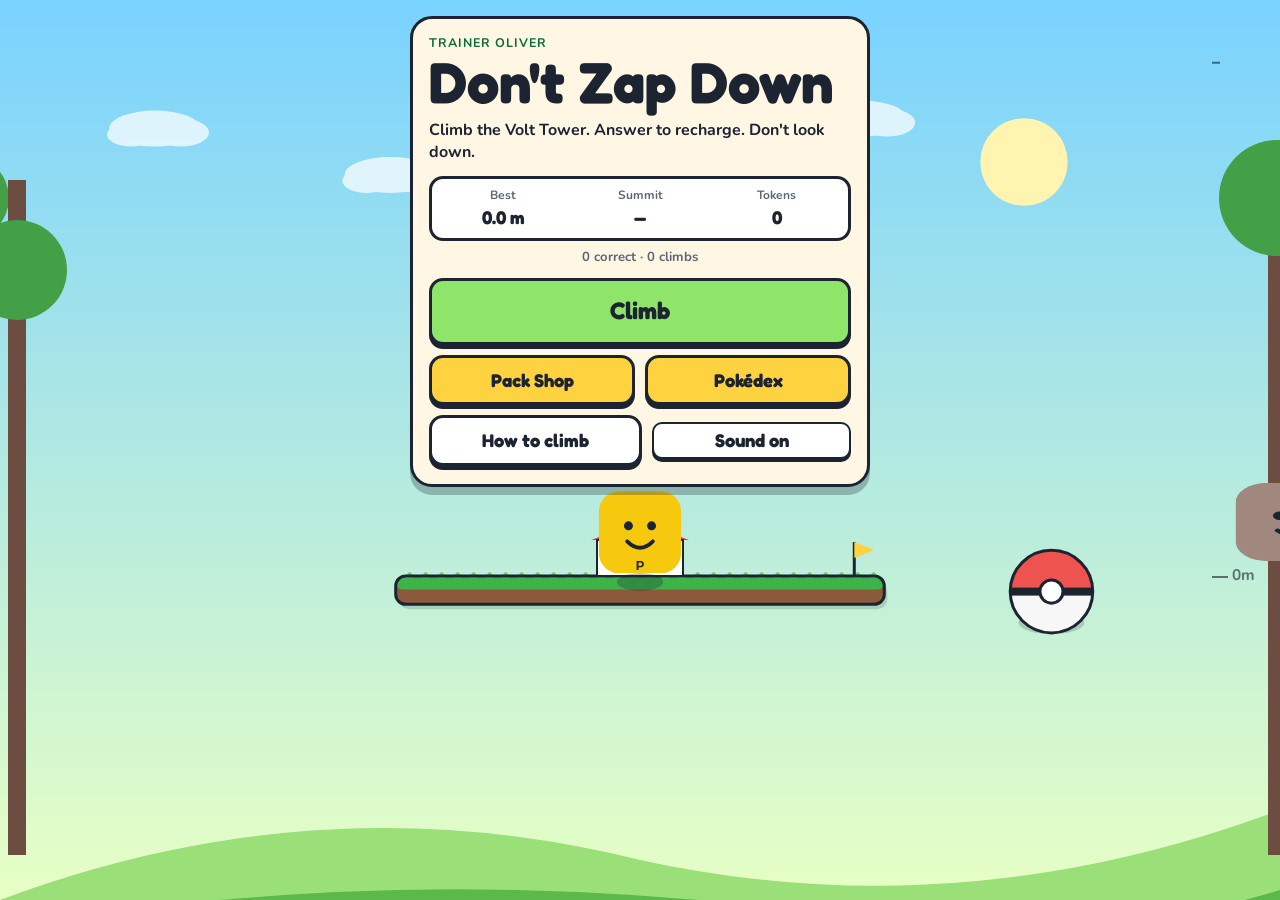
==== commit f6fb24fb: "Redeploy Don't Zap Down with the v3 climb/ build. Replace the static assets so the page loads the up" ====
--- a/climb/index.html
+++ b/climb/index.html
@@ -6,7 +6,7 @@
     <meta name="description" content="Don't Zap Down — Oliver's Pokémon climbing game. Reach the Champion Summit and recharge with 5th-grade math." />
     <title>Don't Zap Down — Oliver's Volt Tower</title>
     <link rel="icon" href="./favicon.svg" type="image/svg+xml" />
-    <script type="module" crossorigin src="./assets/index-_tHi2qsT.js"></script>
+    <script type="module" crossorigin src="./assets/index-Qr53X5rY.js"></script>
     <link rel="stylesheet" crossorigin href="./assets/index-CqDYVV6T.css">
   </head>
   <body>
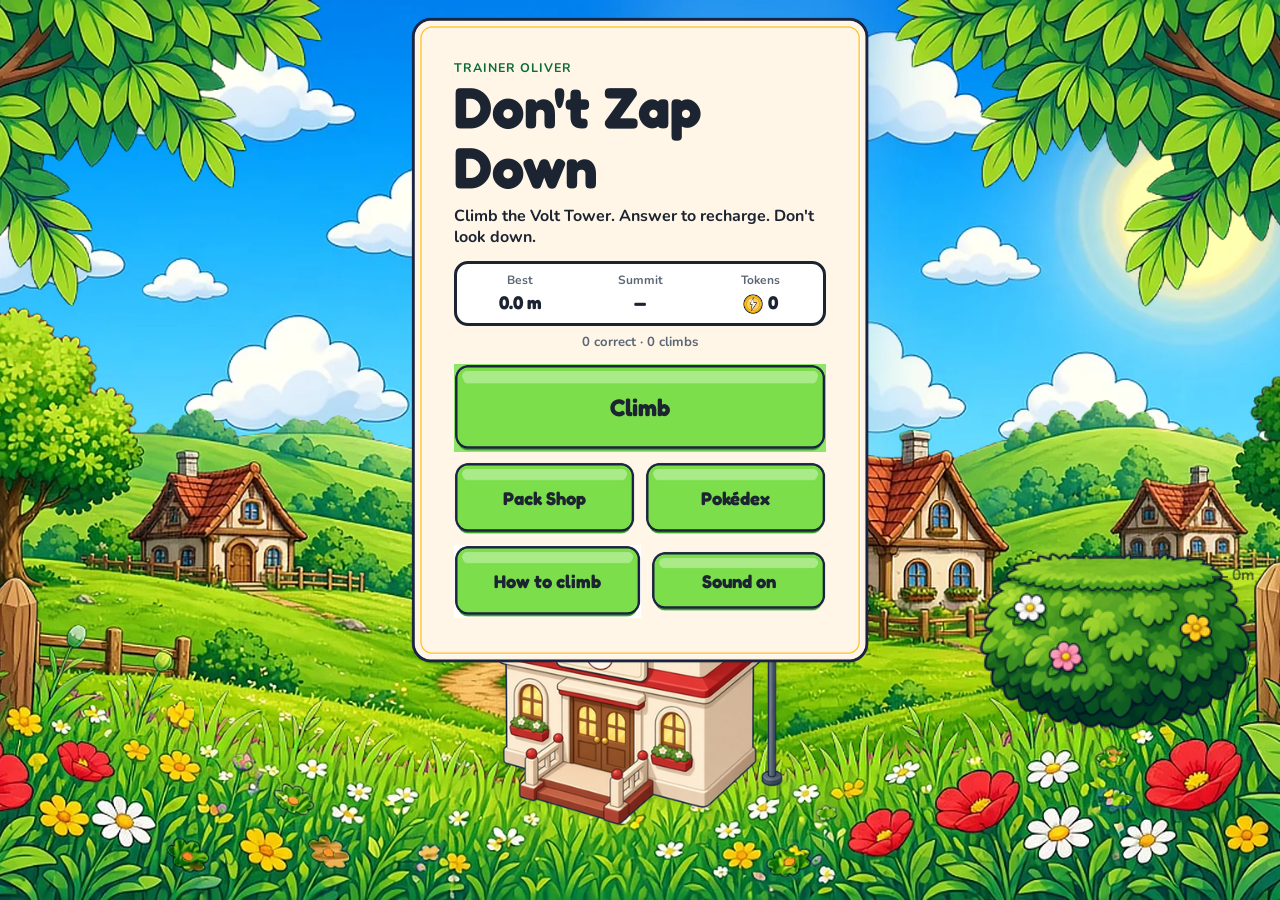
==== commit 38a94eae: "Redeploy Don't Zap Down with the v4 climb/ build. Replace the static assets, including the new art, " ====
--- a/climb/index.html
+++ b/climb/index.html
@@ -6,8 +6,8 @@
     <meta name="description" content="Don't Zap Down — Oliver's Pokémon climbing game. Reach the Champion Summit and recharge with 5th-grade math." />
     <title>Don't Zap Down — Oliver's Volt Tower</title>
     <link rel="icon" href="./favicon.svg" type="image/svg+xml" />
-    <script type="module" crossorigin src="./assets/index-Qr53X5rY.js"></script>
-    <link rel="stylesheet" crossorigin href="./assets/index-CqDYVV6T.css">
+    <script type="module" crossorigin src="./assets/index-DMw10ym-.js"></script>
+    <link rel="stylesheet" crossorigin href="./assets/index-DaU50zR3.css">
   </head>
   <body>
     <div id="app">
--- a/climb/assets/index-DaU50zR3.css
+++ b/climb/assets/index-DaU50zR3.css
@@ -0,0 +1 @@
+@font-face{font-family:Fredoka;font-style:normal;font-display:swap;font-weight:500;src:url(./fredoka-hebrew-500-normal-DdMTjgiE.woff2) format("woff2"),url(./fredoka-hebrew-500-normal-BtShCMVp.woff) format("woff");unicode-range:U+0307-0308,U+0590-05FF,U+200C-2010,U+20AA,U+25CC,U+FB1D-FB4F}@font-face{font-family:Fredoka;font-style:normal;font-display:swap;font-weight:500;src:url([data-uri]) format("woff2"),url([data-uri]) format("woff");unicode-range:U+0100-02BA,U+02BD-02C5,U+02C7-02CC,U+02CE-02D7,U+02DD-02FF,U+0304,U+0308,U+0329,U+1D00-1DBF,U+1E00-1E9F,U+1EF2-1EFF,U+2020,U+20A0-20AB,U+20AD-20C0,U+2113,U+2C60-2C7F,U+A720-A7FF}@font-face{font-family:Fredoka;font-style:normal;font-display:swap;font-weight:500;src:url(./fredoka-latin-500-normal-B0JifZgm.woff2) format("woff2"),url(./fredoka-latin-500-normal-BL692wg7.woff) format("woff");unicode-range:U+0000-00FF,U+0131,U+0152-0153,U+02BB-02BC,U+02C6,U+02DA,U+02DC,U+0304,U+0308,U+0329,U+2000-206F,U+20AC,U+2122,U+2191,U+2193,U+2212,U+2215,U+FEFF,U+FFFD}@font-face{font-family:Fredoka;font-style:normal;font-display:swap;font-weight:700;src:url(./fredoka-hebrew-700-normal-DBqnFHCe.woff2) format("woff2"),url(./fredoka-hebrew-700-normal-DiqR04Vd.woff) format("woff");unicode-range:U+0307-0308,U+0590-05FF,U+200C-2010,U+20AA,U+25CC,U+FB1D-FB4F}@font-face{font-family:Fredoka;font-style:normal;font-display:swap;font-weight:700;src:url([data-uri]) format("woff2"),url([data-uri]) format("woff");unicode-range:U+0100-02BA,U+02BD-02C5,U+02C7-02CC,U+02CE-02D7,U+02DD-02FF,U+0304,U+0308,U+0329,U+1D00-1DBF,U+1E00-1E9F,U+1EF2-1EFF,U+2020,U+20A0-20AB,U+20AD-20C0,U+2113,U+2C60-2C7F,U+A720-A7FF}@font-face{font-family:Fredoka;font-style:normal;font-display:swap;font-weight:700;src:url(./fredoka-latin-700-normal-BOIZVyIN.woff2) format("woff2"),url(./fredoka-latin-700-normal-C8FeHd3X.woff) format("woff");unicode-range:U+0000-00FF,U+0131,U+0152-0153,U+02BB-02BC,U+02C6,U+02DA,U+02DC,U+0304,U+0308,U+0329,U+2000-206F,U+20AC,U+2122,U+2191,U+2193,U+2212,U+2215,U+FEFF,U+FFFD}@font-face{font-family:Nunito;font-style:normal;font-display:swap;font-weight:700;src:url(./nunito-cyrillic-ext-700-normal-BuR0mlCG.woff2) format("woff2"),url(./nunito-cyrillic-ext-700-normal-DfoqN4Gs.woff) format("woff");unicode-range:U+0460-052F,U+1C80-1C8A,U+20B4,U+2DE0-2DFF,U+A640-A69F,U+FE2E-FE2F}@font-face{font-family:Nunito;font-style:normal;font-display:swap;font-weight:700;src:url(./nunito-cyrillic-700-normal-DP36NgGt.woff2) format("woff2"),url(./nunito-cyrillic-700-normal-DfHRUDv-.woff) format("woff");unicode-range:U+0301,U+0400-045F,U+0490-0491,U+04B0-04B1,U+2116}@font-face{font-family:Nunito;font-style:normal;font-display:swap;font-weight:700;src:url(./nunito-vietnamese-700-normal-Ch8EUCfz.woff2) format("woff2"),url(./nunito-vietnamese-700-normal-C9SQsXvj.woff) format("woff");unicode-range:U+0102-0103,U+0110-0111,U+0128-0129,U+0168-0169,U+01A0-01A1,U+01AF-01B0,U+0300-0301,U+0303-0304,U+0308-0309,U+0323,U+0329,U+1EA0-1EF9,U+20AB}@font-face{font-family:Nunito;font-style:normal;font-display:swap;font-weight:700;src:url(./nunito-latin-ext-700-normal-BWeMsAzO.woff2) format("woff2"),url(./nunito-latin-ext-700-normal-D4woHhbd.woff) format("woff");unicode-range:U+0100-02BA,U+02BD-02C5,U+02C7-02CC,U+02CE-02D7,U+02DD-02FF,U+0304,U+0308,U+0329,U+1D00-1DBF,U+1E00-1E9F,U+1EF2-1EFF,U+2020,U+20A0-20AB,U+20AD-20C0,U+2113,U+2C60-2C7F,U+A720-A7FF}@font-face{font-family:Nunito;font-style:normal;font-display:swap;font-weight:700;src:url(./nunito-latin-700-normal-Dort48En.woff2) format("woff2"),url(./nunito-latin-700-normal-OcDqTBcA.woff) format("woff");unicode-range:U+0000-00FF,U+0131,U+0152-0153,U+02BB-02BC,U+02C6,U+02DA,U+02DC,U+0304,U+0308,U+0329,U+2000-206F,U+20AC,U+2122,U+2191,U+2193,U+2212,U+2215,U+FEFF,U+FFFD}@font-face{font-family:Nunito;font-style:normal;font-display:swap;font-weight:800;src:url(./nunito-cyrillic-ext-800-normal-B-cvGohL.woff2) format("woff2"),url(./nunito-cyrillic-ext-800-normal-pjRatrRO.woff) format("woff");unicode-range:U+0460-052F,U+1C80-1C8A,U+20B4,U+2DE0-2DFF,U+A640-A69F,U+FE2E-FE2F}@font-face{font-family:Nunito;font-style:normal;font-display:swap;font-weight:800;src:url(./nunito-cyrillic-800-normal-D3igD7Kl.woff2) format("woff2"),url(./nunito-cyrillic-800-normal-DymMgApb.woff) format("woff");unicode-range:U+0301,U+0400-045F,U+0490-0491,U+04B0-04B1,U+2116}@font-face{font-family:Nunito;font-style:normal;font-display:swap;font-weight:800;src:url(./nunito-vietnamese-800-normal-D_CZYdm9.woff2) format("woff2"),url(./nunito-vietnamese-800-normal-Dz0hZPb5.woff) format("woff");unicode-range:U+0102-0103,U+0110-0111,U+0128-0129,U+0168-0169,U+01A0-01A1,U+01AF-01B0,U+0300-0301,U+0303-0304,U+0308-0309,U+0323,U+0329,U+1EA0-1EF9,U+20AB}@font-face{font-family:Nunito;font-style:normal;font-display:swap;font-weight:800;src:url(./nunito-latin-ext-800-normal-CtU8tJOV.woff2) format("woff2"),url(./nunito-latin-ext-800-normal-CDcxIxx8.woff) format("woff");unicode-range:U+0100-02BA,U+02BD-02C5,U+02C7-02CC,U+02CE-02D7,U+02DD-02FF,U+0304,U+0308,U+0329,U+1D00-1DBF,U+1E00-1E9F,U+1EF2-1EFF,U+2020,U+20A0-20AB,U+20AD-20C0,U+2113,U+2C60-2C7F,U+A720-A7FF}@font-face{font-family:Nunito;font-style:normal;font-display:swap;font-weight:800;src:url(./nunito-latin-800-normal-Dz8SOQK_.woff2) format("woff2"),url(./nunito-latin-800-normal-D-J0wlBY.woff) format("woff");unicode-range:U+0000-00FF,U+0131,U+0152-0153,U+02BB-02BC,U+02C6,U+02DA,U+02DC,U+0304,U+0308,U+0329,U+2000-206F,U+20AC,U+2122,U+2191,U+2193,U+2212,U+2215,U+FEFF,U+FFFD}:root{color:#1b2430;background:#79d2ff;font-family:Nunito,Verdana,Trebuchet MS,sans-serif;font-weight:700;line-height:1.35;--ink: #1b2430;--cream: #fff6e4;--paper: #fffaf0;--yellow: #ffd23f;--orange: #ff7a45;--green: #2f9e44}*{box-sizing:border-box}html,body,#app{margin:0;height:100%;overflow:hidden}body{background:#79d2ff;user-select:none;-webkit-user-select:none}button,kbd{font:inherit}button{cursor:pointer;color:var(--ink)}#world{position:fixed;inset:0;width:100%;height:100%;display:block;touch-action:none}[hidden]{display:none!important}#hud{position:fixed;top:0;left:0;right:0;z-index:6;padding:calc(10px + env(safe-area-inset-top)) 10px 0;pointer-events:none}#hud-panel{width:min(640px,100%);margin:0 auto;padding:8px 10px 10px;background:#fff6e4f0;border:3px solid var(--ink);border-radius:18px;box-shadow:0 5px #1b243040;pointer-events:auto}.hud-top{display:grid;grid-template-columns:minmax(120px,1fr) auto minmax(90px,1fr);gap:8px;align-items:center}.who{display:flex;gap:8px;align-items:center;min-width:0}.who img{width:48px;height:48px;object-fit:contain;background:#fff;border:2px solid var(--ink);border-radius:12px}#trainer{font-family:Fredoka,Trebuchet MS,Verdana,sans-serif;font-size:.95rem}#equipped-name{font-size:.82rem;white-space:nowrap;overflow:hidden;text-overflow:ellipsis;max-width:120px}.alt-block{text-align:center}#altitude{font-family:Fredoka,Trebuchet MS,Verdana,sans-serif;font-size:clamp(1.5rem,4vw,2.1rem);line-height:1}#zone-chip{display:inline-block;margin-top:3px;padding:1px 8px;border-radius:999px;background:#e7f8d4;border:2px solid var(--ink);font-size:.75rem}.score-block{text-align:right}#score{font-family:Fredoka,Trebuchet MS,Verdana,sans-serif;font-size:1.35rem;line-height:1}.label,.fine,.odds,.career{color:#5c6776;font-size:.82rem}#hud-tokens{font-size:.82rem}#energy{width:100%;margin-top:8px;display:grid;grid-template-columns:auto 1fr auto;gap:8px;align-items:center;background:var(--ink);color:var(--cream);border:3px solid var(--ink);border-radius:999px;padding:6px 10px}.energy-label{font-family:Fredoka,Trebuchet MS,sans-serif;letter-spacing:.06em}.energy-track{height:14px;background:#3a4556;border-radius:999px;overflow:hidden}#energy-fill{display:block;height:100%;width:0;background:linear-gradient(90deg,#ffe566,#ffb703)}#energy.low #energy-fill{background:#ff5d5d;animation:pulse .7s ease-in-out infinite}#energy-value{min-width:2ch;text-align:right}.hud-bottom{display:flex;gap:8px;align-items:center;margin-top:6px}#streak,#checkpoint{font-size:.85rem}#checkpoint{padding:2px 8px;border-radius:999px;background:#fff3c4;border:2px solid var(--ink)}#hint{flex:1;text-align:center;font-size:.78rem;color:#3d4a5c}.hud-actions{display:flex;gap:6px}.hud-actions button,#btn-mute-title{background:#fff;border:2px solid var(--ink);border-radius:10px;padding:4px 8px;box-shadow:0 3px 0 var(--ink)}#toasts{position:fixed;left:50%;top:178px;transform:translate(-50%);z-index:4;display:grid;gap:6px;width:min(420px,calc(100% - 24px));pointer-events:none}body:not([data-overlay=none]) #toasts{display:none}.toast{background:var(--yellow);border:3px solid var(--ink);border-radius:12px;padding:8px 12px;text-align:center;box-shadow:0 4px 0 var(--ink)}#touch{display:none;position:fixed;left:0;right:0;bottom:0;z-index:8;justify-content:space-between;padding:0 12px calc(14px + env(safe-area-inset-bottom));pointer-events:none}.cluster{display:flex;gap:10px;pointer-events:auto}#touch button{width:76px;height:76px;border-radius:20px;border:3px solid var(--ink);background:#fff6e4f0;box-shadow:0 5px 0 var(--ink);font-family:Fredoka,Trebuchet MS,sans-serif;font-size:1.2rem}#touch-jump{background:var(--yellow);width:96px}@media(hover:none)and (pointer:coarse){body[data-playing="1"] #touch{display:flex}}.screen{position:fixed;inset:0;z-index:5;display:grid;align-items:start;justify-items:center;padding:calc(16px + env(safe-area-inset-top)) 12px 24px;overflow:auto;pointer-events:none}.screen.dim{background:#121c2861;align-items:center}.screen.terminal{background:#121c2833;padding-top:172px}.title-card,.panel{pointer-events:auto}.title-card,.panel{width:min(460px,100%);background:var(--cream);border:3px solid var(--ink);border-radius:22px;box-shadow:0 8px #1b243047;padding:16px 16px 18px}.panel.wide{width:min(760px,100%)}.panel-head,.row,.stat-row{display:flex;gap:10px;align-items:center;justify-content:space-between}.stack{display:grid;gap:10px}.row>*{flex:1}.eyebrow{margin:0;text-transform:uppercase;letter-spacing:.08em;font-size:.78rem;color:#0b6b3a}h1,h2,h3{font-family:Fredoka,Trebuchet MS,Verdana,sans-serif;margin:0;line-height:1.05}h1{font-size:clamp(2.4rem,8vw,3.6rem)}h2{font-size:1.8rem}.lede{margin:8px 0 12px}.stat-row{background:#fff;border:3px solid var(--ink);border-radius:14px;padding:8px;margin:8px 0}.stat-row div{display:grid;gap:2px;text-align:center;flex:1}.stat-row span{font-size:.75rem;color:#5c6776}.stat-row strong{font-family:Fredoka,Trebuchet MS,sans-serif;font-size:1.15rem}.career{margin:0 0 12px;text-align:center}.chunk{background:var(--yellow);border:3px solid var(--ink);border-radius:14px;box-shadow:0 4px 0 var(--ink);padding:10px 14px;font-family:Fredoka,Trebuchet MS,Verdana,sans-serif;font-size:1.15rem}.chunk.xl{font-size:1.5rem;padding:14px 16px;background:#8ee56a}.chunk.ghost{background:#fff}.chunk:active{transform:translateY(2px);box-shadow:0 2px 0 var(--ink)}.chunk:focus-visible,.choice:focus-visible,.mon-tile:focus-visible,#energy:focus-visible{outline:3px solid #1d6fe0;outline-offset:2px}.guide{margin:8px 0 14px;padding-left:1.1rem;display:grid;gap:8px}kbd{display:inline-grid;place-items:center;min-width:1.5em;padding:0 .3em;border-radius:6px;border:2px solid var(--ink);background:#fff;font-family:Fredoka,Verdana,sans-serif}#question-prompt{margin:6px 0 10px;font-family:Fredoka,Trebuchet MS,sans-serif;font-size:clamp(2rem,7vw,3rem);text-align:center}#choices{display:grid;gap:8px}.choice{display:flex;align-items:center;gap:12px;width:100%;min-height:64px;text-align:left;background:#fff;border:3px solid var(--ink);border-radius:14px;box-shadow:0 4px 0 var(--ink);padding:8px 12px;font-family:Fredoka,Trebuchet MS,sans-serif;font-size:1.6rem}.choice.is-right{background:#b9f2c4}.choice.is-wrong{background:#ffc7ba}.choice:disabled{cursor:default}#feedback{min-height:1.4em;text-align:center;font-size:1.05rem;margin:8px 0 0}#feedback.good{color:#0b6b3a}#feedback.bad{color:#b42318}#gain-line{text-align:center}#pack-list{display:grid;gap:12px;margin:10px 0 14px}.pack{display:grid;grid-template-columns:64px 1fr auto;grid-template-areas:"art copy previews" "art copy buy";gap:6px 12px;padding:12px;border:3px solid var(--ink);border-radius:16px;background:var(--paper);border-top:8px solid var(--accent, var(--yellow));position:relative}.pack:before,.pack:after{content:"";grid-area:art;width:58px;height:82px;justify-self:center;align-self:center;pointer-events:none}.pack:before{background:url(./pack-BPx1lBnC.png) center / contain no-repeat}.pack:after{background-color:var(--accent, #ffd23f);-webkit-mask:url(./pack-BPx1lBnC.png) center / contain no-repeat;mask:url(./pack-BPx1lBnC.png) center / contain no-repeat;opacity:.72;mix-blend-mode:multiply}.pack h3{margin-bottom:4px}.pack p{margin:0}.pack .previews{grid-area:previews;display:flex}.pack .previews img{width:48px;height:48px;object-fit:contain;margin-left:-8px;background:#fff;border:2px solid var(--ink);border-radius:12px}.pack .previews img:first-child{margin-left:0}.pack .buy{grid-area:buy}.pack .copy{grid-area:copy}.ribbon{display:inline-block;font-size:.72rem;letter-spacing:.06em;text-transform:uppercase;border:2px solid var(--ink);border-radius:999px;padding:0 6px;background:#ece7dc}.is-unlocked .ribbon{background:#c8f5a4}.odds{margin-top:4px!important}#dex-grid{display:grid;grid-template-columns:repeat(auto-fill,minmax(112px,1fr));gap:10px;margin:8px 0 14px}.mon-tile{display:grid;justify-items:center;gap:2px;padding:8px 6px;background:#fff;border:3px solid var(--ink);border-radius:14px}.mon-tile img{width:84px;height:84px;object-fit:contain}.mon-tile strong{font-size:.92rem}.mon-tile span,.mon-tile em{font-size:.75rem;font-style:normal;color:#5c6776}.mon-tile.is-equipped{background:#fff3bf;box-shadow:inset 0 0 0 3px var(--yellow)}.mon-tile.is-shiny{box-shadow:0 0 0 3px #fff,0 0 0 6px #f6c90e}#reveal-cards{display:flex;flex-wrap:wrap;justify-content:center;gap:14px;margin:12px 0 18px}.flip-card{width:160px;height:236px;perspective:900px;cursor:pointer}.flip-inner{position:relative;width:100%;height:100%;transform-style:preserve-3d;transition:transform .55s cubic-bezier(.2,.7,.2,1)}.flip-card.flipped .flip-inner{transform:rotateY(180deg)}.face{position:absolute;inset:0;backface-visibility:hidden;border-radius:18px;border:3px solid var(--ink);overflow:hidden}.face.back{background:radial-gradient(circle at 50% 46%,#fff 0 12px,#1b2430 13px 16px,#fff 17px 22px,#e23d3d 23px 46%,#1b2430 47% 51%,#f4f1ea 52%)}.face.front{transform:rotateY(180deg);background:var(--paper);display:flex;flex-direction:column;align-items:center;padding:8px;gap:2px}.face.front img{width:104px;height:104px;object-fit:contain}.rarity{font-size:.72rem;letter-spacing:.05em;text-transform:uppercase;border-radius:999px;padding:1px 6px;border:2px solid var(--ink);background:#eceff1}.rarity-uncommon .rarity{background:#c8f5a4}.rarity-rare .rarity{background:#bbdefb}.rarity-ultra .rarity{background:#ffe082}.is-shiny .face.front{animation:shine 1.1s linear infinite}.face.front .chunk{margin-top:4px;padding:6px 10px;font-size:1rem}.earned{text-align:center;font-family:Fredoka,Trebuchet MS,sans-serif;font-size:1.8rem;margin:8px 0 0;color:#0b6b3a}.badges{text-align:center;min-height:1.2em;color:#8a4b08}@media(max-width:640px){.hud-top{grid-template-columns:auto 1fr auto}#hud-tokens,#hint{display:none}.pack{grid-template-columns:64px 1fr;grid-template-areas:"art copy" "art previews" "art buy"}.choice{font-size:1.3rem;min-height:56px}.screen.terminal{padding-top:132px}#toasts{top:128px}}@media(prefers-reduced-motion:reduce){#energy.low #energy-fill,.is-shiny .face.front,.flip-inner{animation:none;transition:none}}@keyframes pulse{50%{filter:brightness(1.3)}}@keyframes shine{50%{box-shadow:inset 0 0 0 3px #fff6a8}}.title-card,.panel{border:28px solid transparent;border-image:url(./frame-BhzRHcNR.png) 48 fill;border-image-width:28px;border-radius:0;background:none;box-shadow:none}.chunk,.choice,.hud-actions button,#btn-mute-title,#touch button{background:none;border:14px solid transparent;border-image:url([data-uri]) 24 fill;border-image-width:14px;border-radius:0;box-shadow:none;color:#1b2430}.chunk:active,.choice:active,.hud-actions button:active,#btn-mute-title:active,#touch button:active{border-image-source:url([data-uri])}#energy{color:#1b2430;background:url([data-uri]) center / 100% 100% no-repeat;border:none;box-shadow:none}.energy-label{color:#1b2430}.energy-track{background:transparent}#energy-fill{background:url([data-uri]) left center / 100% 100% no-repeat}#energy.low #energy-fill{filter:saturate(.7) hue-rotate(-20deg)}#hud-tokens:before,#shop-tokens:before,#title-tokens:before{content:"";display:inline-block;width:22px;height:22px;margin-right:4px;vertical-align:-6px;background:url(./coin-CpqHBXvG.png) center / contain no-repeat}
